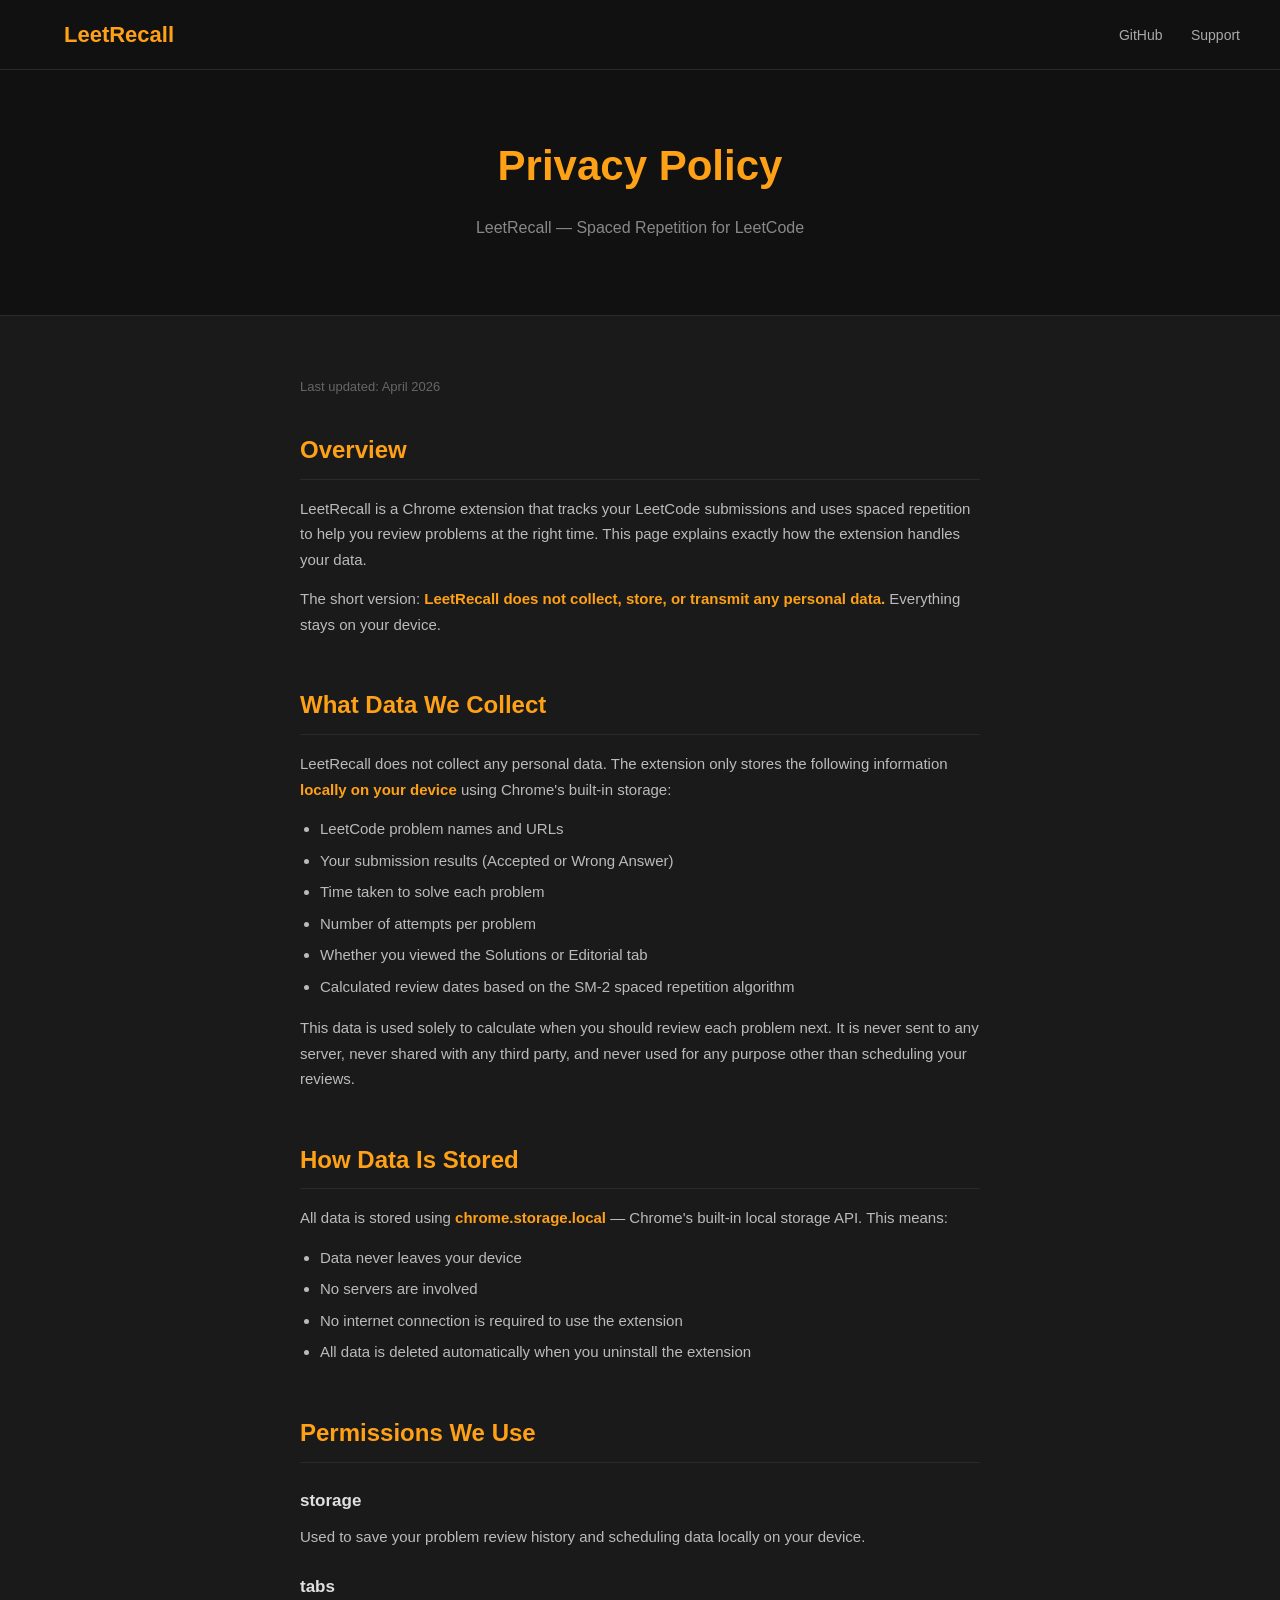
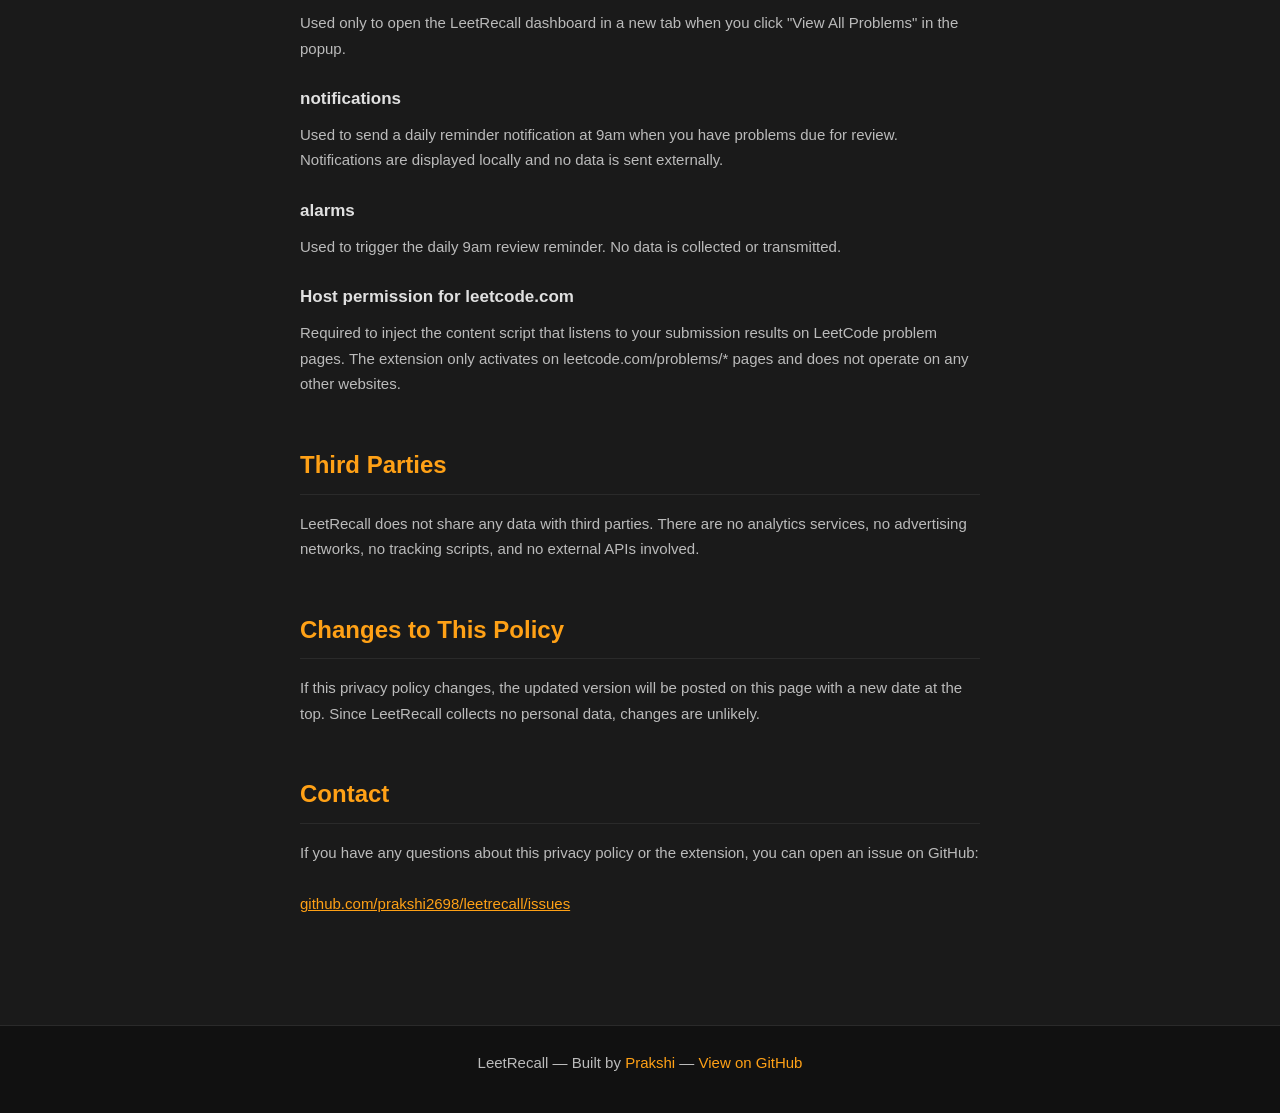
==== privacy.html @ 20a96add "Add privacy policy page" ====
<!DOCTYPE html>
<html lang="en">

<head>
  <meta charset="UTF-8">
  <meta name="viewport" content="width=device-width, initial-scale=1.0">
  <title>LeetRecall - Privacy Policy</title>
  <style>
    * { box-sizing: border-box; margin: 0; padding: 0; }

    body {
      font-family: -apple-system, BlinkMacSystemFont, "Segoe UI", Roboto, sans-serif;
      background: #1a1a1a;
      color: #e0e0e0;
      min-height: 100vh;
      line-height: 1.7;
    }

    nav {
      background: #111;
      padding: 16px 40px;
      display: flex;
      align-items: center;
      justify-content: space-between;
      border-bottom: 1px solid #2a2a2a;
    }

    .logo {
      font-size: 22px;
      font-weight: 800;
      color: #ffa116;
      text-decoration: none;
    }

    nav a {
      color: #aaa;
      text-decoration: none;
      font-size: 14px;
      margin-left: 24px;
      transition: color 0.15s;
    }

    nav a:hover { color: #ffa116; }

    header {
      background: #111;
      padding: 60px 40px;
      text-align: center;
      border-bottom: 1px solid #2a2a2a;
    }

    header h1 {
      font-size: 42px;
      font-weight: 800;
      color: #ffa116;
      margin-bottom: 12px;
    }

    header p {
      font-size: 16px;
      color: #888;
    }

    main {
      max-width: 760px;
      margin: 0 auto;
      padding: 60px 40px;
    }

    section {
      margin-bottom: 48px;
    }

    h2 {
      font-size: 24px;
      font-weight: 700;
      color: #ffa116;
      margin-bottom: 16px;
      padding-bottom: 8px;
      border-bottom: 1px solid #2a2a2a;
    }

    h3 {
      font-size: 17px;
      font-weight: 600;
      color: #e0e0e0;
      margin: 24px 0 8px;
    }

    p {
      font-size: 15px;
      color: #bbb;
      margin-bottom: 14px;
    }

    ul {
      margin: 8px 0 16px 20px;
      color: #bbb;
      font-size: 15px;
    }

    ul li { margin-bottom: 6px; }

    .highlight {
      color: #ffa116;
      font-weight: 600;
    }

    .last-updated {
      font-size: 13px;
      color: #666;
      margin-bottom: 32px;
    }

    footer {
      background: #111;
      border-top: 1px solid #2a2a2a;
      padding: 24px 40px;
      text-align: center;
      color: #555;
      font-size: 13px;
    }

    footer a {
      color: #ffa116;
      text-decoration: none;
    }
  </style>
</head>

<body>

  <nav>
    <a class="logo" href="#">LeetRecall</a>
    <div>
      <a href="https://github.com/prakshi2698/leetrecall">GitHub</a>
      <a href="https://github.com/prakshi2698/leetrecall/issues">Support</a>
    </div>
  </nav>

  <header>
    <h1>Privacy Policy</h1>
    <p>LeetRecall — Spaced Repetition for LeetCode</p>
  </header>

  <main>
    <p class="last-updated">Last updated: April 2026</p>

    <section>
      <h2>Overview</h2>
      <p>
        LeetRecall is a Chrome extension that tracks your LeetCode submissions and uses spaced repetition to help you review problems at the right time. This page explains exactly how the extension handles your data.
      </p>
      <p>
        The short version: <span class="highlight">LeetRecall does not collect, store, or transmit any personal data.</span> Everything stays on your device.
      </p>
    </section>

    <section>
      <h2>What Data We Collect</h2>
      <p>LeetRecall does not collect any personal data. The extension only stores the following information <span class="highlight">locally on your device</span> using Chrome's built-in storage:</p>
      <ul>
        <li>LeetCode problem names and URLs</li>
        <li>Your submission results (Accepted or Wrong Answer)</li>
        <li>Time taken to solve each problem</li>
        <li>Number of attempts per problem</li>
        <li>Whether you viewed the Solutions or Editorial tab</li>
        <li>Calculated review dates based on the SM-2 spaced repetition algorithm</li>
      </ul>
      <p>This data is used solely to calculate when you should review each problem next. It is never sent to any server, never shared with any third party, and never used for any purpose other than scheduling your reviews.</p>
    </section>

    <section>
      <h2>How Data Is Stored</h2>
      <p>
        All data is stored using <span class="highlight">chrome.storage.local</span> — Chrome's built-in local storage API. This means:
      </p>
      <ul>
        <li>Data never leaves your device</li>
        <li>No servers are involved</li>
        <li>No internet connection is required to use the extension</li>
        <li>All data is deleted automatically when you uninstall the extension</li>
      </ul>
    </section>

    <section>
      <h2>Permissions We Use</h2>
      <h3>storage</h3>
      <p>Used to save your problem review history and scheduling data locally on your device.</p>

      <h3>tabs</h3>
      <p>Used only to open the LeetRecall dashboard in a new tab when you click "View All Problems" in the popup.</p>

      <h3>notifications</h3>
      <p>Used to send a daily reminder notification at 9am when you have problems due for review. Notifications are displayed locally and no data is sent externally.</p>

      <h3>alarms</h3>
      <p>Used to trigger the daily 9am review reminder. No data is collected or transmitted.</p>

      <h3>Host permission for leetcode.com</h3>
      <p>Required to inject the content script that listens to your submission results on LeetCode problem pages. The extension only activates on leetcode.com/problems/* pages and does not operate on any other websites.</p>
    </section>

    <section>
      <h2>Third Parties</h2>
      <p>
        LeetRecall does not share any data with third parties. There are no analytics services, no advertising networks, no tracking scripts, and no external APIs involved.
      </p>
    </section>

    <section>
      <h2>Changes to This Policy</h2>
      <p>
        If this privacy policy changes, the updated version will be posted on this page with a new date at the top. Since LeetRecall collects no personal data, changes are unlikely.
      </p>
    </section>

    <section>
      <h2>Contact</h2>
      <p>
        If you have any questions about this privacy policy or the extension, you can open an issue on GitHub:
        <br><br>
        <a href="https://github.com/prakshi2698/leetrecall/issues" style="color:#ffa116">github.com/prakshi2698/leetrecall/issues</a>
      </p>
    </section>

  </main>

  <footer>
    <p>LeetRecall &mdash; Built by <a href="https://github.com/prakshi2698">Prakshi</a> &mdash; <a href="https://github.com/prakshi2698/leetrecall">View on GitHub</a></p>
  </footer>

</body>
</html>
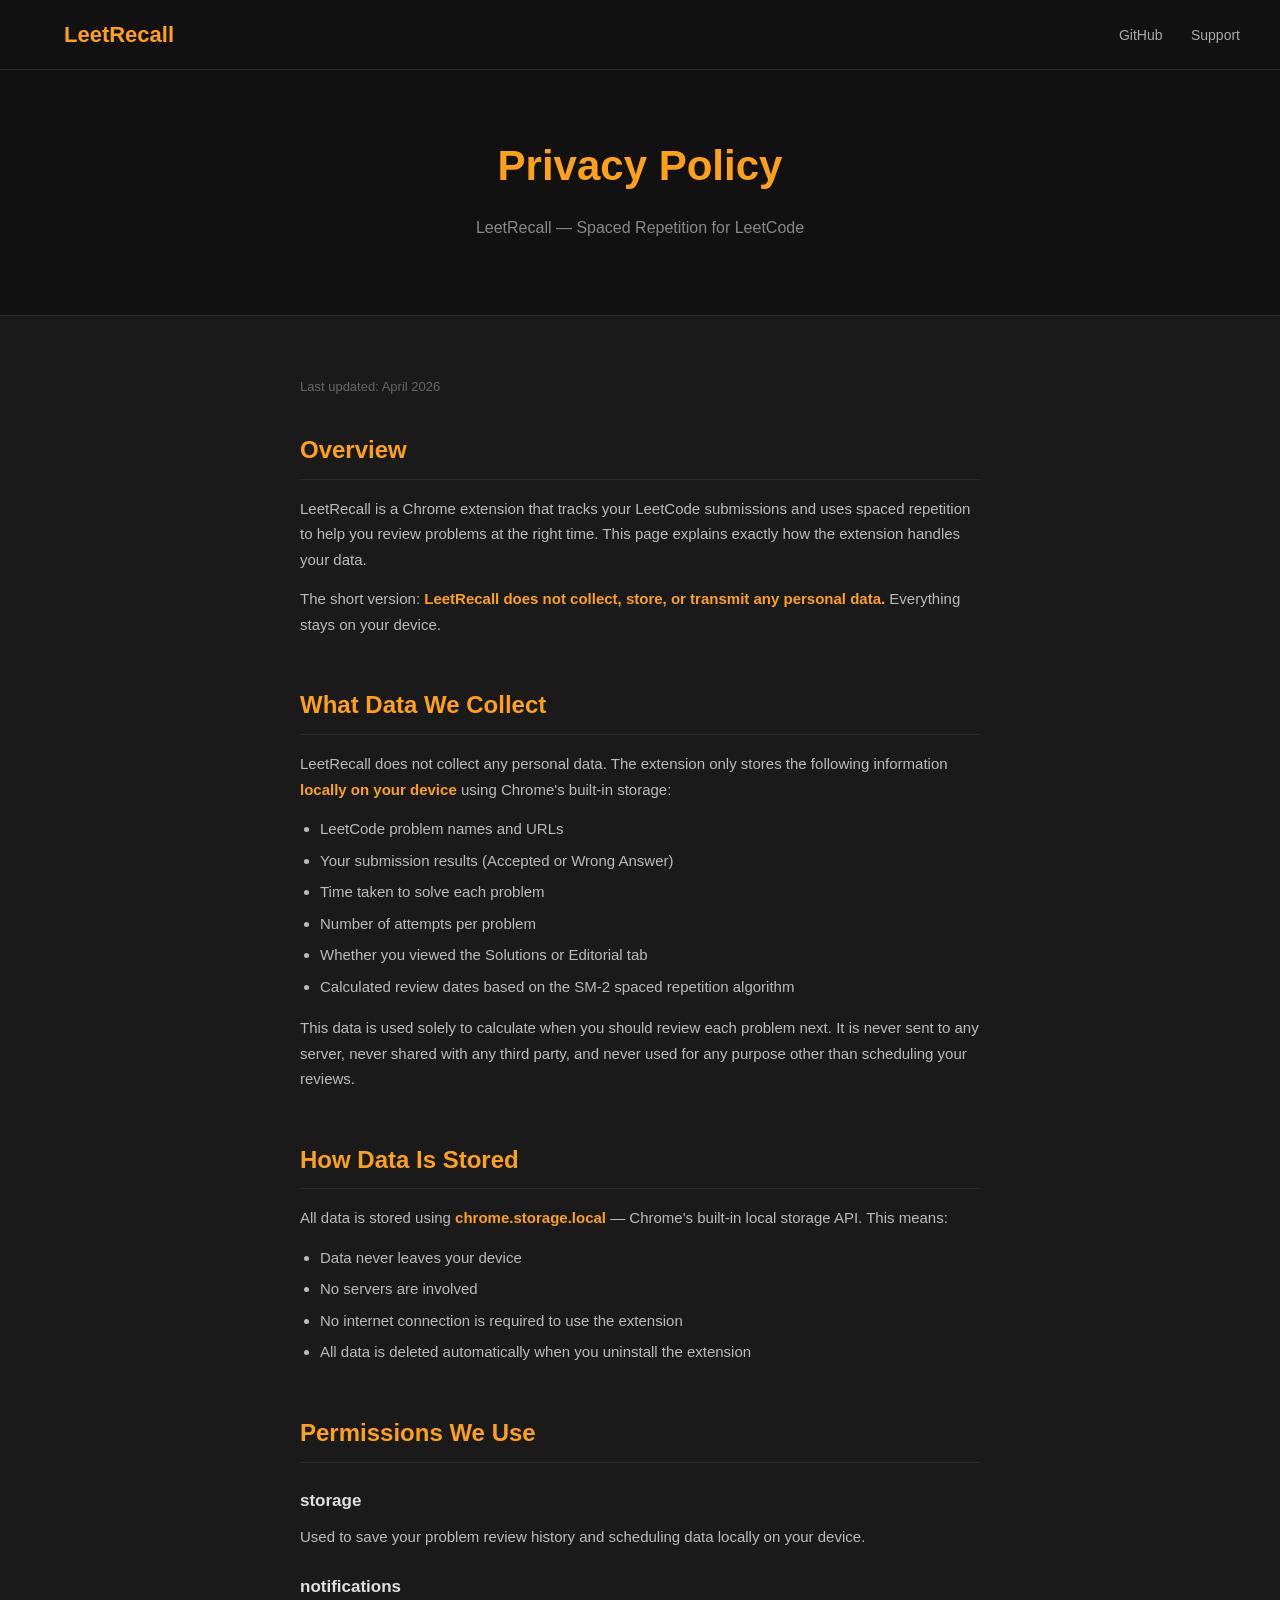
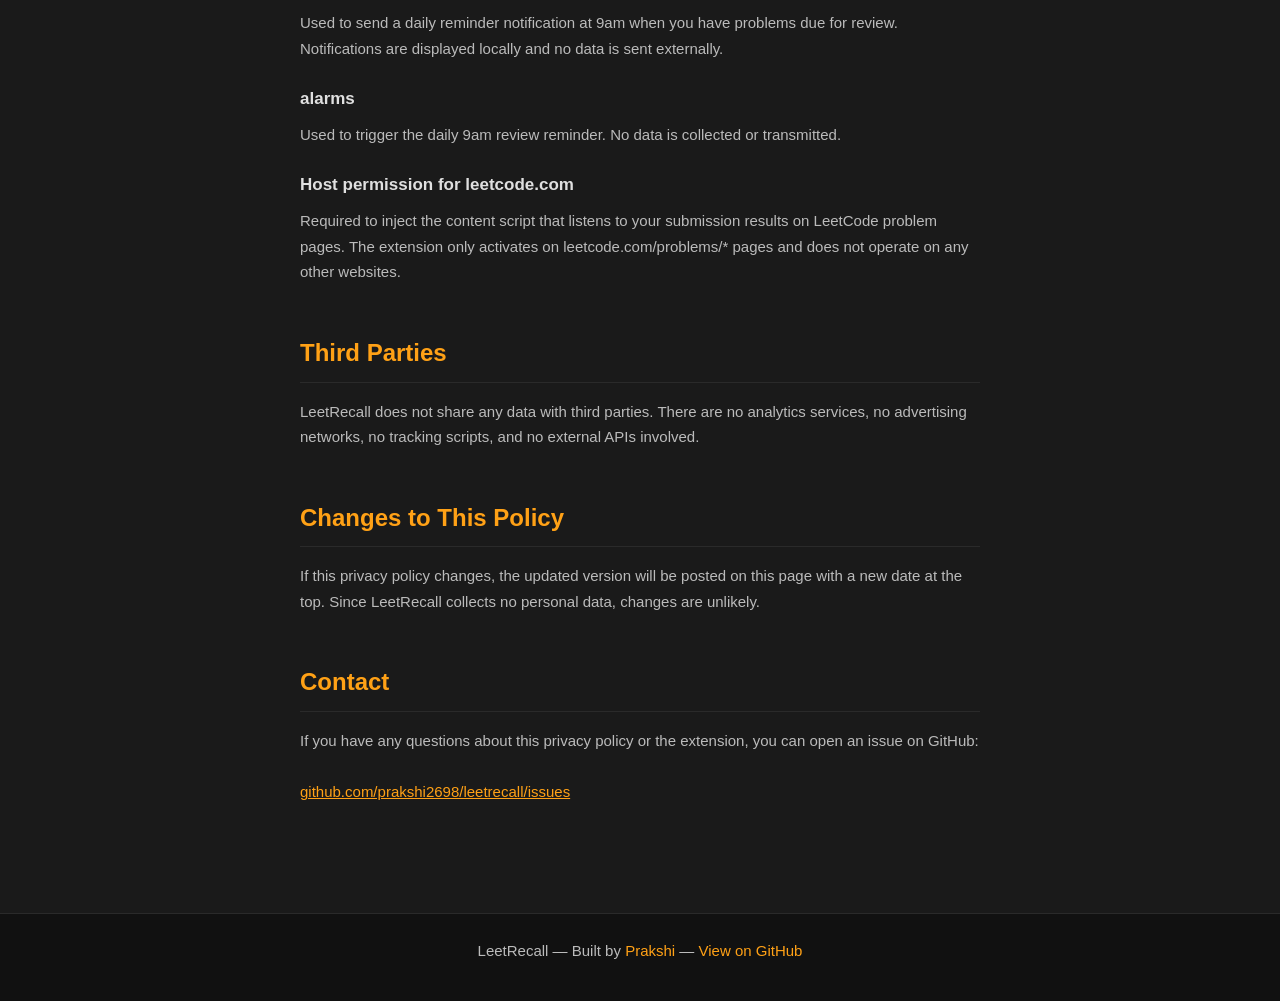
==== commit faefd6b2: "Remove tabs permission, update privacy policy" ====
--- a/privacy.html
+++ b/privacy.html
@@ -187,10 +187,7 @@
       <h2>Permissions We Use</h2>
       <h3>storage</h3>
       <p>Used to save your problem review history and scheduling data locally on your device.</p>
-
-      <h3>tabs</h3>
-      <p>Used only to open the LeetRecall dashboard in a new tab when you click "View All Problems" in the popup.</p>
-
+      
       <h3>notifications</h3>
       <p>Used to send a daily reminder notification at 9am when you have problems due for review. Notifications are displayed locally and no data is sent externally.</p>
 
